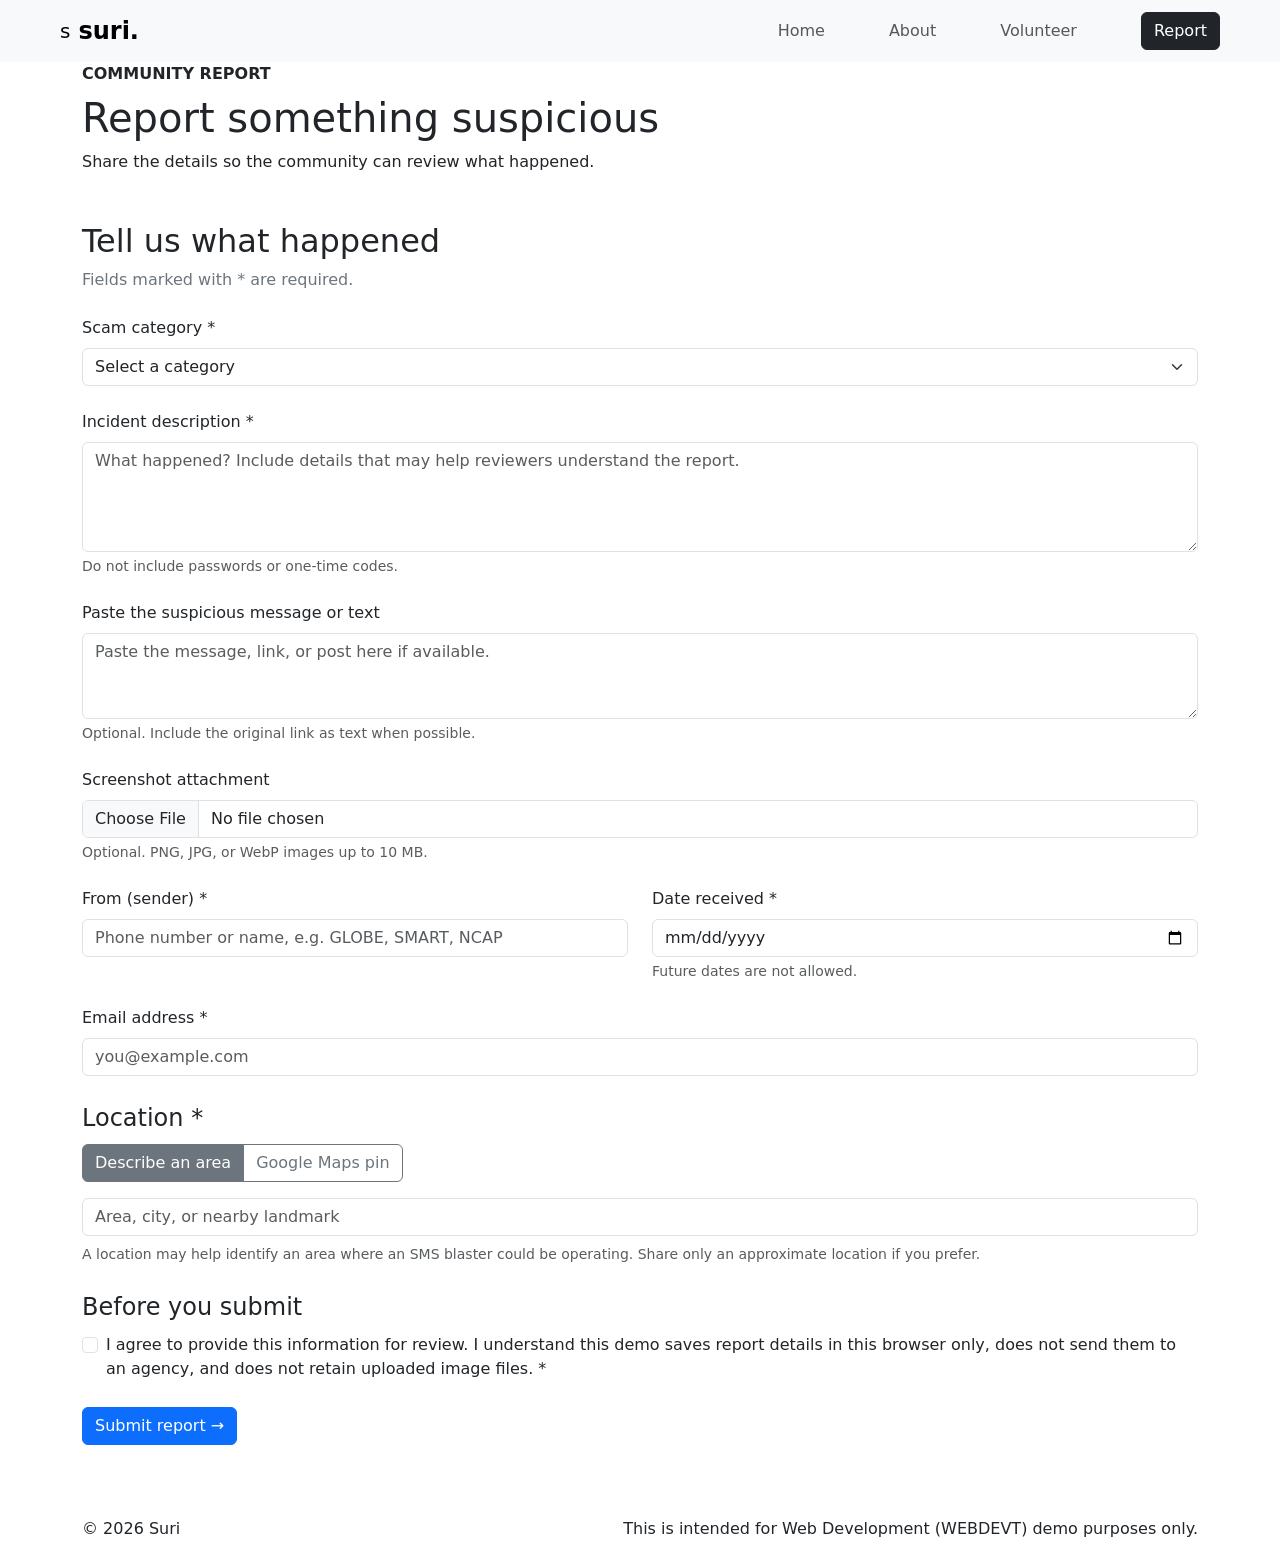
==== report.html @ 68a92396 "Skeletal Commits" ====
<!doctype html>
<html lang="en">
  <head>
    <meta charset="utf-8">
    <meta name="viewport" content="width=device-width, initial-scale=1">
    <meta name="theme-color" content="#f7f7f2">
    <meta name="description" content="Report a suspicious link, message, or online incident to the Suri community.">
    <title>Submit a Report | Suri</title>

    <!-- Shared Bootstrap styles keep this page consistent with the homepage. -->
    <link href="https://cdn.jsdelivr.net/npm/bootstrap@5.3.3/dist/css/bootstrap.min.css" rel="stylesheet" integrity="sha384-QWTKZyjpPEjISv5WaRU9OFeRpok6YctnYmDr5pNlyT2bRjXh0JMhjY6hW+ALEwIH" crossorigin="anonymous">
    <link rel="stylesheet" href="https://cdn.jsdelivr.net/npm/bootstrap-icons@1.11.3/font/bootstrap-icons.min.css">
    <link rel="preconnect" href="https://fonts.googleapis.com">
    <link rel="preconnect" href="https://fonts.gstatic.com" crossorigin>
    <link href="https://fonts.googleapis.com/css2?family=DM+Sans:wght@400;500;600;700&family=Space+Grotesk:wght@500;600;700&display=swap" rel="stylesheet">
    <link rel="stylesheet" href="styles/index.css">
    <link rel="stylesheet" href="styles/menu.css">
    <link rel="stylesheet" href="styles/report.css">
    <link rel="stylesheet" href="styles/footer.css">
    <script src="scripts/hero.js" defer></script>
    <script src="scripts/menu.js" defer></script>
    <script src="scripts/report.js" defer></script>
  </head>
  <body>
    <header class="navbar navbar-expand-md sticky-top bg-light px-3 px-lg-5">
      <div class="container-fluid">
        <a class="navbar-brand d-flex align-items-center gap-2 mb-0" href="index.html#home" aria-label="Suri home">
          <span class="brand-mark" aria-hidden="true">s</span>
          <span class="brand-name fs-4 fw-bold">suri<span class="brand-period">.</span></span>
        </a>

        <button class="navbar-toggler" type="button" aria-label="Open navigation menu" aria-expanded="false" aria-controls="site-navigation">
          <span class="navbar-toggler-icon" aria-hidden="true"></span>
        </button>

        <nav class="collapse navbar-collapse justify-content-md-end" id="site-navigation" aria-label="Main navigation">
          <div class="navbar-nav align-items-md-center gap-md-5">
            <a class="nav-link" href="index.html#home">Home</a>
            <a class="nav-link" href="index.html#how-it-works">About</a>
            <a class="nav-link" href="index.html#volunteer">Volunteer</a>
            <a class="btn btn-outline-dark ms-md-2 active" href="report.html" aria-current="page">Report</a>
          </div>
        </nav>
      </div>
    </header>

    <main>
      <section class="report-hero d-flex align-items-center" aria-labelledby="report-title">
        <div class="container">
          <p class="report-eyebrow text-uppercase fw-bold mb-2">Community report</p>
          <h1 class="report-hero-title mb-2" id="report-title">Report something suspicious</h1>
          <p class="report-hero-copy mb-0">Share the details so the community can review what happened.</p>
        </div>
      </section>

      <section class="report-form-section py-5" aria-labelledby="report-form-title">
        <div class="container">
          <div class="report-form-intro mb-4">
            <h2 class="report-form-title mb-2" id="report-form-title">Tell us what happened</h2>
            <p class="text-secondary mb-0">Fields marked with <span aria-hidden="true">*</span> are required.</p>
          </div>

          <form class="report-form bg-white" id="report-form" novalidate>
            <div class="row g-4">
              <div class="col-12">
                <label class="form-label" for="report-category">Scam category <span aria-hidden="true">*</span></label>
                <select class="form-select" id="report-category" name="category" required>
                  <option value="" selected disabled>Select a category</option>
                  <option value="phishing">Phishing</option>
                  <option value="qrishing">QRishing</option>
                  <option value="smishing">Smishing</option>
                  <option value="vishing">Vishing</option>
                  <option value="fake-shop">Fake online shop</option>
                  <option value="impersonation">Impersonation</option>
                  <option value="other">Other or unsure</option>
                </select>
                <div class="invalid-feedback">Choose the category that best fits, or select Other or unsure.</div>
              </div>

              <div class="col-12">
                <label class="form-label" for="incident-description">Incident description <span aria-hidden="true">*</span></label>
                <textarea class="form-control" id="incident-description" name="description" rows="4" placeholder="What happened? Include details that may help reviewers understand the report." required></textarea>
                <div class="form-text">Do not include passwords or one-time codes.</div>
                <div class="invalid-feedback">Describe the incident before submitting.</div>
              </div>

              <div class="col-12">
                <label class="form-label" for="suspicious-text">Paste the suspicious message or text</label>
                <textarea class="form-control" id="suspicious-text" name="suspicious-text" rows="3" placeholder="Paste the message, link, or post here if available."></textarea>
                <div class="form-text">Optional. Include the original link as text when possible.</div>
              </div>

              <div class="col-12">
                <label class="form-label" for="report-screenshot">Screenshot attachment</label>
                <input class="form-control" id="report-screenshot" name="screenshot" type="file" accept="image/png,image/jpeg,image/webp">
                <div class="form-text">Optional. PNG, JPG, or WebP images up to 10 MB.</div>
                <div class="invalid-feedback">Choose a supported image no larger than 10 MB.</div>
              </div>

              <div class="col-md-6">
                <label class="form-label" for="sender">From (sender) <span aria-hidden="true">*</span></label>
                <input class="form-control" id="sender" name="sender" type="text" placeholder="Phone number or name, e.g. GLOBE, SMART, NCAP" required>
                <div class="invalid-feedback">Enter the sender's name or number.</div>
              </div>
              <div class="col-md-6">
                <label class="form-label" for="date-received">Date received <span aria-hidden="true">*</span></label>
                <input class="form-control" id="date-received" name="date-received" type="date" required>
                <div class="form-text">Future dates are not allowed.</div>
                <div class="invalid-feedback">Choose today or an earlier date.</div>
              </div>

              <div class="col-12">
                <label class="form-label" for="email-address">Email address <span aria-hidden="true">*</span></label>
                <input class="form-control" id="email-address" name="email" type="email" autocomplete="email" placeholder="you@example.com" required>
                <div class="invalid-feedback">Enter a valid email address.</div>
              </div>

              <div class="col-12">
                <fieldset class="location-fieldset">
                  <legend class="form-label">Location <span aria-hidden="true">*</span></legend>
                  <div class="btn-group location-mode mb-3" role="group" aria-label="Choose how to enter the location">
                    <input class="btn-check" id="location-mode-text" name="location-mode" type="radio" value="text" checked>
                    <label class="btn btn-outline-secondary" for="location-mode-text">Describe an area</label>
                    <input class="btn-check" id="location-mode-map" name="location-mode" type="radio" value="map">
                    <label class="btn btn-outline-secondary" for="location-mode-map">Google Maps pin</label>
                  </div>

                  <div id="location-text-panel">
                    <label class="visually-hidden" for="location-text">Area, city, or nearby landmark</label>
                    <input class="form-control" id="location-text" name="location-text" type="text" placeholder="Area, city, or nearby landmark" required>
                    <div class="invalid-feedback">Enter an approximate location.</div>
                  </div>

                  <div id="location-map-panel" hidden>
                    <p class="form-text mt-0">Drop a pin in Google Maps, then paste its link or coordinates here.</p>
                    <a class="btn btn-outline-secondary btn-sm mb-3" href="https://www.google.com/maps" target="_blank" rel="noopener noreferrer">Open Google Maps <span aria-hidden="true">↗</span></a>
                    <label class="visually-hidden" for="location-map">Google Maps link or latitude and longitude</label>
                    <input class="form-control" id="location-map" name="location-map" type="text" placeholder="Google Maps link or 14.5995, 120.9842" disabled>
                    <div class="invalid-feedback">Enter a Google Maps link or valid coordinates.</div>
                  </div>

                  <div class="form-text mt-2">A location may help identify an area where an SMS blaster could be operating. Share only an approximate location if you prefer.</div>
                </fieldset>
              </div>

              <div class="col-12">
                <fieldset class="privacy-agreement">
                  <legend class="form-label">Before you submit</legend>
                  <div class="form-check">
                    <input class="form-check-input" id="privacy-consent" name="privacy-consent" type="checkbox" required>
                    <label class="form-check-label" for="privacy-consent">I agree to provide this information for review. I understand this demo saves report details in this browser only, does not send them to an agency, and does not retain uploaded image files. <span aria-hidden="true">*</span></label>
                    <div class="invalid-feedback">Consent is required to continue.</div>
                  </div>
                </fieldset>
              </div>

              <div class="col-12 d-flex flex-column flex-sm-row align-items-sm-center gap-3">
                <button class="btn btn-primary report-submit" type="submit">Submit report <span aria-hidden="true">→</span></button>
                <p class="report-form-status small mb-0" id="report-form-status" role="status" aria-live="polite" hidden></p>
              </div>
            </div>
          </form>
        </div>
      </section>
    </main>

    <footer class="site-footer py-4">
      <div class="container d-flex flex-column flex-sm-row justify-content-between align-items-sm-center gap-2">
        <p class="footer-copyright mb-0">&copy; 2026 Suri</p>
        <p class="footer-notice mb-0">This is intended for Web Development (WEBDEVT) demo purposes only.</p>
      </div>
    </footer>
  </body>
</html>
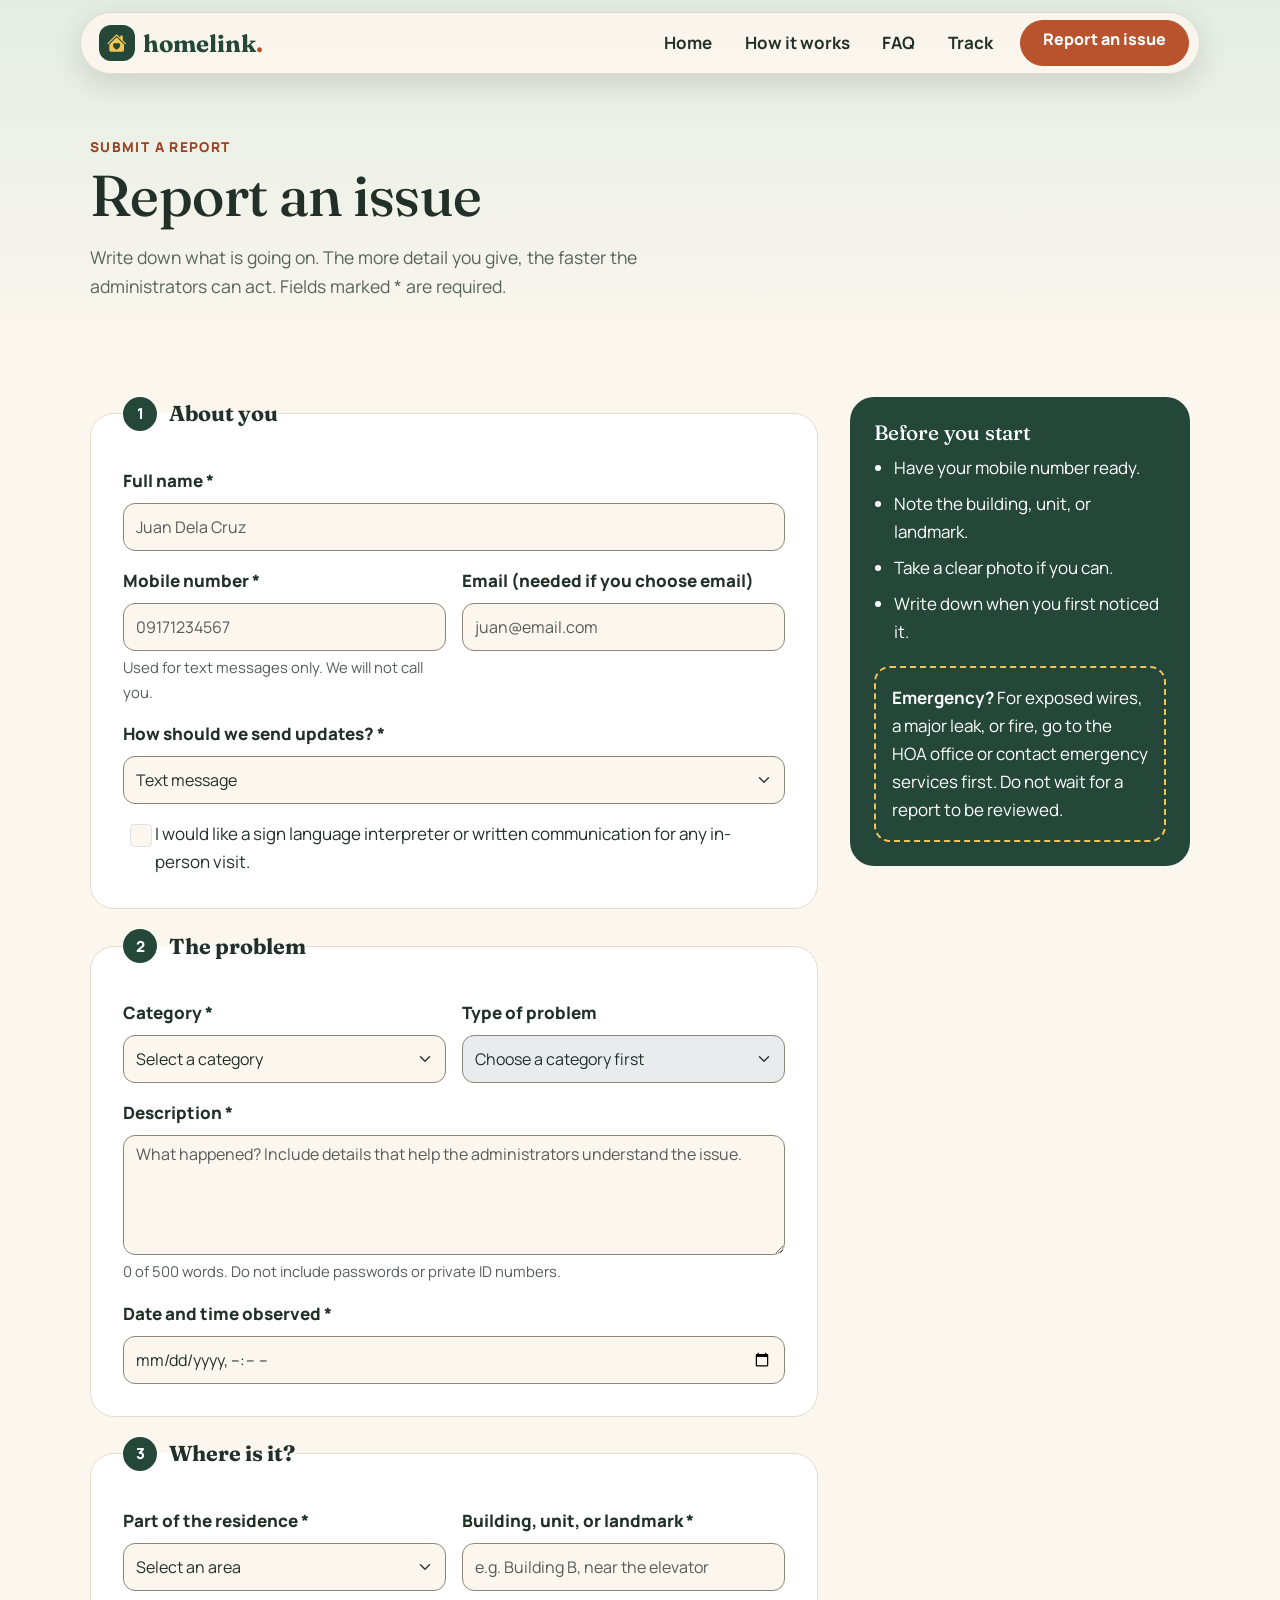
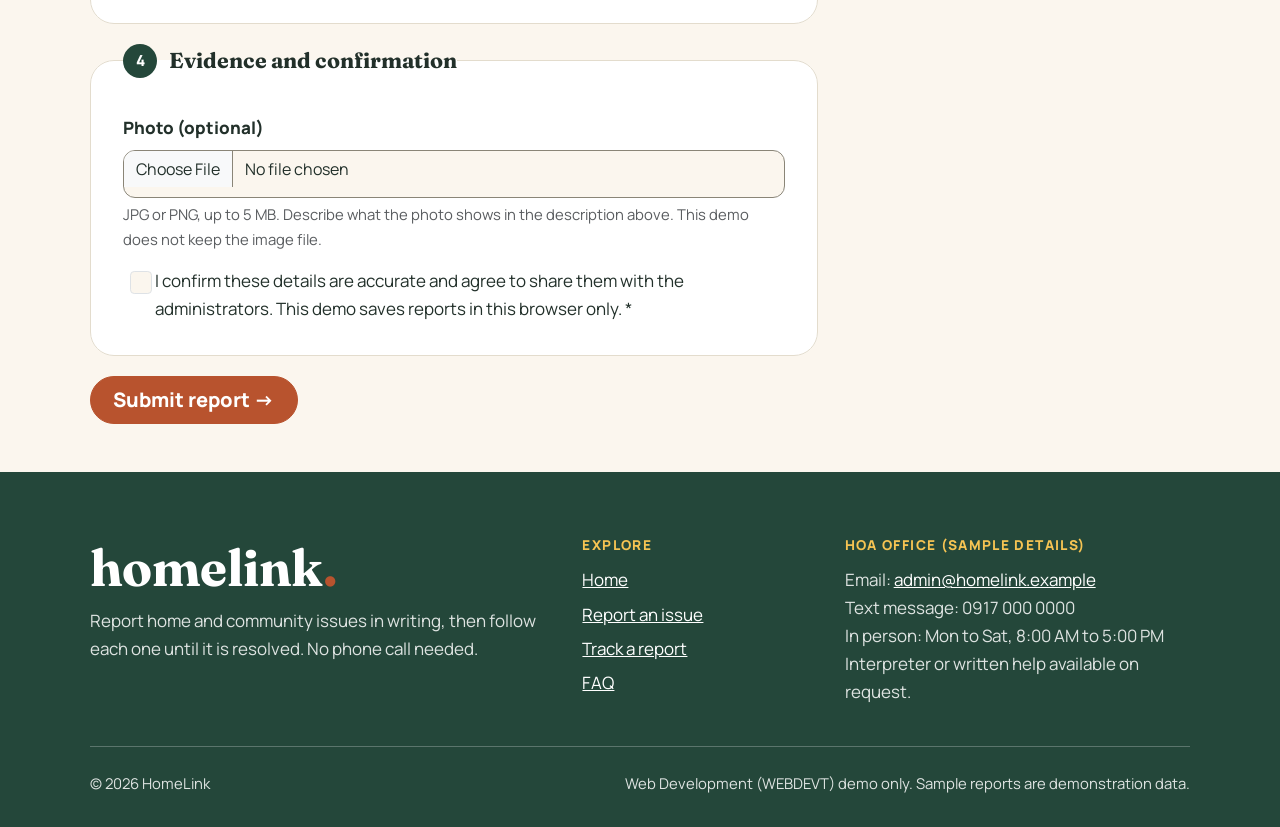
==== commit 4db4e940: "ERRR TEST COMMIT" ====
--- a/report.html
+++ b/report.html
@@ -1,174 +1,203 @@
 <!doctype html>
 <html lang="en">
-  <head>
+<head>
     <meta charset="utf-8">
     <meta name="viewport" content="width=device-width, initial-scale=1">
-    <meta name="theme-color" content="#f7f7f2">
-    <meta name="description" content="Report a suspicious link, message, or online incident to the Suri community.">
-    <title>Submit a Report | Suri</title>
-
-    <!-- Shared Bootstrap styles keep this page consistent with the homepage. -->
+    <meta name="theme-color" content="#24473a">
+    <meta name="description" content="Submit a maintenance, pest, documentation, or community concern to your residential administrators.">
+    <title>Report an issue | HomeLink</title>
+
     <link href="https://cdn.jsdelivr.net/npm/bootstrap@5.3.3/dist/css/bootstrap.min.css" rel="stylesheet" integrity="sha384-QWTKZyjpPEjISv5WaRU9OFeRpok6YctnYmDr5pNlyT2bRjXh0JMhjY6hW+ALEwIH" crossorigin="anonymous">
     <link rel="stylesheet" href="https://cdn.jsdelivr.net/npm/bootstrap-icons@1.11.3/font/bootstrap-icons.min.css">
     <link rel="preconnect" href="https://fonts.googleapis.com">
     <link rel="preconnect" href="https://fonts.gstatic.com" crossorigin>
-    <link href="https://fonts.googleapis.com/css2?family=DM+Sans:wght@400;500;600;700&family=Space+Grotesk:wght@500;600;700&display=swap" rel="stylesheet">
-    <link rel="stylesheet" href="styles/index.css">
-    <link rel="stylesheet" href="styles/menu.css">
+    <link href="https://fonts.googleapis.com/css2?family=Fraunces:ital,opsz,wght@0,9..144,600;0,9..144,700;1,9..144,600&family=Manrope:wght@400;500;600;700;800&display=swap" rel="stylesheet">
+    <link rel="stylesheet" href="styles/base.css">
     <link rel="stylesheet" href="styles/report.css">
-    <link rel="stylesheet" href="styles/footer.css">
-    <script src="scripts/hero.js" defer></script>
     <script src="scripts/menu.js" defer></script>
     <script src="scripts/report.js" defer></script>
-  </head>
-  <body>
-    <header class="navbar navbar-expand-md sticky-top bg-light px-3 px-lg-5">
-      <div class="container-fluid">
-        <a class="navbar-brand d-flex align-items-center gap-2 mb-0" href="index.html#home" aria-label="Suri home">
-          <span class="brand-mark" aria-hidden="true">s</span>
-          <span class="brand-name fs-4 fw-bold">suri<span class="brand-period">.</span></span>
-        </a>
-
-        <button class="navbar-toggler" type="button" aria-label="Open navigation menu" aria-expanded="false" aria-controls="site-navigation">
-          <span class="navbar-toggler-icon" aria-hidden="true"></span>
-        </button>
-
-        <nav class="collapse navbar-collapse justify-content-md-end" id="site-navigation" aria-label="Main navigation">
-          <div class="navbar-nav align-items-md-center gap-md-5">
-            <a class="nav-link" href="index.html#home">Home</a>
-            <a class="nav-link" href="index.html#how-it-works">About</a>
-            <a class="nav-link" href="index.html#volunteer">Volunteer</a>
-            <a class="btn btn-outline-dark ms-md-2 active" href="report.html" aria-current="page">Report</a>
-          </div>
+</head>
+<body>
+    <a class="skip-link" href="#main">Skip to main content</a>
+
+    <header class="site-header">
+        <nav class="navbar navbar-expand-md" aria-label="Main">
+            <a class="navbar-brand" href="index.html" aria-label="HomeLink home page">
+                <span class="brand-mark" aria-hidden="true"><i class="bi bi-house-heart-fill"></i></span>
+                <span class="brand-name">homelink<span class="brand-period">.</span></span>
+            </a>
+            <button class="navbar-toggler border-0" type="button" aria-label="Open navigation menu" aria-expanded="false" aria-controls="site-navigation">
+                <span class="navbar-toggler-icon" aria-hidden="true"></span>
+            </button>
+            <ul class="navbar-nav navbar-collapse collapse ms-md-auto justify-content-md-end align-items-md-center gap-md-1" id="site-navigation">
+                <li class="nav-item"><a class="nav-link" href="index.html">Home</a></li>
+                <li class="nav-item"><a class="nav-link" href="index.html#how-it-works">How it works</a></li>
+                <li class="nav-item"><a class="nav-link" href="faq.html">FAQ</a></li>
+                <li class="nav-item"><a class="nav-link" href="track.html">Track</a></li>
+                <li class="nav-item"><a class="btn btn-clay ms-md-2" href="report.html" aria-current="page">Report an issue</a></li>
+            </ul>
         </nav>
-      </div>
     </header>
 
-    <main>
-      <section class="report-hero d-flex align-items-center" aria-labelledby="report-title">
-        <div class="container">
-          <p class="report-eyebrow text-uppercase fw-bold mb-2">Community report</p>
-          <h1 class="report-hero-title mb-2" id="report-title">Report something suspicious</h1>
-          <p class="report-hero-copy mb-0">Share the details so the community can review what happened.</p>
-        </div>
-      </section>
-
-      <section class="report-form-section py-5" aria-labelledby="report-form-title">
-        <div class="container">
-          <div class="report-form-intro mb-4">
-            <h2 class="report-form-title mb-2" id="report-form-title">Tell us what happened</h2>
-            <p class="text-secondary mb-0">Fields marked with <span aria-hidden="true">*</span> are required.</p>
-          </div>
-
-          <form class="report-form bg-white" id="report-form" novalidate>
-            <div class="row g-4">
-              <div class="col-12">
-                <label class="form-label" for="report-category">Scam category <span aria-hidden="true">*</span></label>
-                <select class="form-select" id="report-category" name="category" required>
-                  <option value="" selected disabled>Select a category</option>
-                  <option value="phishing">Phishing</option>
-                  <option value="qrishing">QRishing</option>
-                  <option value="smishing">Smishing</option>
-                  <option value="vishing">Vishing</option>
-                  <option value="fake-shop">Fake online shop</option>
-                  <option value="impersonation">Impersonation</option>
-                  <option value="other">Other or unsure</option>
-                </select>
-                <div class="invalid-feedback">Choose the category that best fits, or select Other or unsure.</div>
-              </div>
-
-              <div class="col-12">
-                <label class="form-label" for="incident-description">Incident description <span aria-hidden="true">*</span></label>
-                <textarea class="form-control" id="incident-description" name="description" rows="4" placeholder="What happened? Include details that may help reviewers understand the report." required></textarea>
-                <div class="form-text">Do not include passwords or one-time codes.</div>
-                <div class="invalid-feedback">Describe the incident before submitting.</div>
-              </div>
-
-              <div class="col-12">
-                <label class="form-label" for="suspicious-text">Paste the suspicious message or text</label>
-                <textarea class="form-control" id="suspicious-text" name="suspicious-text" rows="3" placeholder="Paste the message, link, or post here if available."></textarea>
-                <div class="form-text">Optional. Include the original link as text when possible.</div>
-              </div>
-
-              <div class="col-12">
-                <label class="form-label" for="report-screenshot">Screenshot attachment</label>
-                <input class="form-control" id="report-screenshot" name="screenshot" type="file" accept="image/png,image/jpeg,image/webp">
-                <div class="form-text">Optional. PNG, JPG, or WebP images up to 10 MB.</div>
-                <div class="invalid-feedback">Choose a supported image no larger than 10 MB.</div>
-              </div>
-
-              <div class="col-md-6">
-                <label class="form-label" for="sender">From (sender) <span aria-hidden="true">*</span></label>
-                <input class="form-control" id="sender" name="sender" type="text" placeholder="Phone number or name, e.g. GLOBE, SMART, NCAP" required>
-                <div class="invalid-feedback">Enter the sender's name or number.</div>
-              </div>
-              <div class="col-md-6">
-                <label class="form-label" for="date-received">Date received <span aria-hidden="true">*</span></label>
-                <input class="form-control" id="date-received" name="date-received" type="date" required>
-                <div class="form-text">Future dates are not allowed.</div>
-                <div class="invalid-feedback">Choose today or an earlier date.</div>
-              </div>
-
-              <div class="col-12">
-                <label class="form-label" for="email-address">Email address <span aria-hidden="true">*</span></label>
-                <input class="form-control" id="email-address" name="email" type="email" autocomplete="email" placeholder="you@example.com" required>
-                <div class="invalid-feedback">Enter a valid email address.</div>
-              </div>
-
-              <div class="col-12">
-                <fieldset class="location-fieldset">
-                  <legend class="form-label">Location <span aria-hidden="true">*</span></legend>
-                  <div class="btn-group location-mode mb-3" role="group" aria-label="Choose how to enter the location">
-                    <input class="btn-check" id="location-mode-text" name="location-mode" type="radio" value="text" checked>
-                    <label class="btn btn-outline-secondary" for="location-mode-text">Describe an area</label>
-                    <input class="btn-check" id="location-mode-map" name="location-mode" type="radio" value="map">
-                    <label class="btn btn-outline-secondary" for="location-mode-map">Google Maps pin</label>
-                  </div>
-
-                  <div id="location-text-panel">
-                    <label class="visually-hidden" for="location-text">Area, city, or nearby landmark</label>
-                    <input class="form-control" id="location-text" name="location-text" type="text" placeholder="Area, city, or nearby landmark" required>
-                    <div class="invalid-feedback">Enter an approximate location.</div>
-                  </div>
-
-                  <div id="location-map-panel" hidden>
-                    <p class="form-text mt-0">Drop a pin in Google Maps, then paste its link or coordinates here.</p>
-                    <a class="btn btn-outline-secondary btn-sm mb-3" href="https://www.google.com/maps" target="_blank" rel="noopener noreferrer">Open Google Maps <span aria-hidden="true">↗</span></a>
-                    <label class="visually-hidden" for="location-map">Google Maps link or latitude and longitude</label>
-                    <input class="form-control" id="location-map" name="location-map" type="text" placeholder="Google Maps link or 14.5995, 120.9842" disabled>
-                    <div class="invalid-feedback">Enter a Google Maps link or valid coordinates.</div>
-                  </div>
-
-                  <div class="form-text mt-2">A location may help identify an area where an SMS blaster could be operating. Share only an approximate location if you prefer.</div>
-                </fieldset>
-              </div>
-
-              <div class="col-12">
-                <fieldset class="privacy-agreement">
-                  <legend class="form-label">Before you submit</legend>
-                  <div class="form-check">
-                    <input class="form-check-input" id="privacy-consent" name="privacy-consent" type="checkbox" required>
-                    <label class="form-check-label" for="privacy-consent">I agree to provide this information for review. I understand this demo saves report details in this browser only, does not send them to an agency, and does not retain uploaded image files. <span aria-hidden="true">*</span></label>
-                    <div class="invalid-feedback">Consent is required to continue.</div>
-                  </div>
-                </fieldset>
-              </div>
-
-              <div class="col-12 d-flex flex-column flex-sm-row align-items-sm-center gap-3">
-                <button class="btn btn-primary report-submit" type="submit">Submit report <span aria-hidden="true">→</span></button>
-                <p class="report-form-status small mb-0" id="report-form-status" role="status" aria-live="polite" hidden></p>
-              </div>
-            </div>
-          </form>
-        </div>
-      </section>
+    <main id="main">
+        <header class="page-band">
+            <p class="page-kicker">Submit a report</p>
+            <h1 class="page-title" id="report-title">Report an issue</h1>
+            <p class="page-copy">Write down what is going on. The more detail you give, the faster the administrators can act. Fields marked * are required.</p>
+        </header>
+
+        <section class="wrap report-layout" aria-labelledby="report-title">
+            <form id="report-form" aria-labelledby="report-title" novalidate>
+
+                <fieldset class="form-card">
+                    <legend data-step="1">About you</legend>
+                    <p class="field full">
+                        <label class="form-label" for="reporter-name">Full name <span aria-hidden="true">*</span></label>
+                        <input class="form-control" id="reporter-name" name="name" type="text" autocomplete="name" placeholder="Juan Dela Cruz" required>
+                        <span class="invalid-feedback">Enter your full name.</span>
+                    </p>
+                    <p class="field">
+                        <label class="form-label" for="contact-number">Mobile number <span aria-hidden="true">*</span></label>
+                        <input class="form-control" id="contact-number" name="contact" type="tel" inputmode="tel" autocomplete="tel" placeholder="09171234567" required>
+                        <small class="form-text">Used for text messages only. We will not call you.</small>
+                        <span class="invalid-feedback">Enter a Philippine mobile number, like 09171234567.</span>
+                    </p>
+                    <p class="field">
+                        <label class="form-label" for="email-address">Email (needed if you choose email)</label>
+                        <input class="form-control" id="email-address" name="email" type="email" autocomplete="email" placeholder="juan@email.com">
+                        <span class="invalid-feedback">Enter an email like name@example.com. It is required when you choose email updates.</span>
+                    </p>
+                    <p class="field full">
+                        <label class="form-label" for="contact-method">How should we send updates? <span aria-hidden="true">*</span></label>
+                        <select class="form-select" id="contact-method" name="contactMethod" required>
+                            <option>Text message</option>
+                            <option>Email</option>
+                            <option>Visit the HOA office</option>
+                        </select>
+                    </p>
+                    <p class="field full form-check">
+                        <input class="form-check-input" id="interpreter" name="interpreter" type="checkbox">
+                        <label class="form-check-label" for="interpreter">I would like a sign language interpreter or written communication for any in-person visit.</label>
+                    </p>
+                </fieldset>
+
+                <fieldset class="form-card">
+                    <legend data-step="2">The problem</legend>
+                    <p class="field">
+                        <label class="form-label" for="report-category">Category <span aria-hidden="true">*</span></label>
+                        <select class="form-select" id="report-category" name="category" required>
+                            <option value="" selected disabled>Select a category</option>
+                            <option>Maintenance</option>
+                            <option>Pests</option>
+                            <option>Documentation</option>
+                            <option>Community members</option>
+                        </select>
+                        <span class="invalid-feedback">Choose the category that best fits this issue.</span>
+                    </p>
+                    <p class="field">
+                        <label class="form-label" for="report-detail">Type of problem</label>
+                        <select class="form-select" id="report-detail" name="detail" disabled>
+                            <option value="">Choose a category first</option>
+                        </select>
+                    </p>
+                    <p class="field full">
+                        <label class="form-label" for="incident-description">Description <span aria-hidden="true">*</span></label>
+                        <textarea class="form-control" id="incident-description" name="description" rows="4" placeholder="What happened? Include details that help the administrators understand the issue." required aria-describedby="word-count"></textarea>
+                        <small class="form-text" id="word-count">0 of 500 words. Do not include passwords or private ID numbers.</small>
+                        <span class="invalid-feedback">Describe the problem in 500 words or fewer.</span>
+                    </p>
+                    <p class="field full">
+                        <label class="form-label" for="date-observed">Date and time observed <span aria-hidden="true">*</span></label>
+                        <input class="form-control" id="date-observed" name="observed" type="datetime-local" required>
+                        <span class="invalid-feedback">Choose when you noticed the problem. It cannot be in the future.</span>
+                    </p>
+                </fieldset>
+
+                <fieldset class="form-card">
+                    <legend data-step="3">Where is it?</legend>
+                    <p class="field">
+                        <label class="form-label" for="residence-area">Part of the residence <span aria-hidden="true">*</span></label>
+                        <select class="form-select" id="residence-area" name="area" required>
+                            <option value="" selected disabled>Select an area</option>
+                            <option>Unit / room</option>
+                            <option>Hallway</option>
+                            <option>Lobby</option>
+                            <option>Parking</option>
+                            <option>Garden / playground</option>
+                            <option>Gate / security post</option>
+                            <option>Other common area</option>
+                        </select>
+                        <span class="invalid-feedback">Choose which part of the residence this is in.</span>
+                    </p>
+                    <p class="field">
+                        <label class="form-label" for="location-text">Building, unit, or landmark <span aria-hidden="true">*</span></label>
+                        <input class="form-control" id="location-text" name="location" type="text" placeholder="e.g. Building B, near the elevator" required>
+                        <span class="invalid-feedback">Enter the building, unit, or landmark of the issue.</span>
+                    </p>
+                </fieldset>
+
+                <fieldset class="form-card">
+                    <legend data-step="4">Evidence and confirmation</legend>
+                    <p class="field full">
+                        <label class="form-label" for="report-photo">Photo (optional)</label>
+                        <input class="form-control" id="report-photo" name="photo" type="file" accept="image/png,image/jpeg">
+                        <small class="form-text">JPG or PNG, up to 5 MB. Describe what the photo shows in the description above. This demo does not keep the image file.</small>
+                        <span class="invalid-feedback">Choose a JPG or PNG image no larger than 5 MB.</span>
+                    </p>
+                    <p class="field full form-check">
+                        <input class="form-check-input" id="privacy-consent" name="privacy-consent" type="checkbox" required>
+                        <label class="form-check-label" for="privacy-consent">I confirm these details are accurate and agree to share them with the administrators. This demo saves reports in this browser only. <span aria-hidden="true">*</span></label>
+                        <span class="invalid-feedback">Please tick the box to confirm your report.</span>
+                    </p>
+                </fieldset>
+
+                <p class="form-actions">
+                    <button class="btn btn-clay btn-lg" type="submit">Submit report <span aria-hidden="true">→</span></button>
+                    <span class="report-form-status" id="report-form-status" role="status" hidden></span>
+                </p>
+            </form>
+
+            <aside class="tips" aria-labelledby="tips-title">
+                <h2 id="tips-title">Before you start</h2>
+                <ul>
+                    <li>Have your mobile number ready.</li>
+                    <li>Note the building, unit, or landmark.</li>
+                    <li>Take a clear photo if you can.</li>
+                    <li>Write down when you first noticed it.</li>
+                </ul>
+                <p class="side-note"><strong>Emergency?</strong> For exposed wires, a major leak, or fire, go to the HOA office or contact emergency services first. Do not wait for a report to be reviewed.</p>
+            </aside>
+        </section>
     </main>
 
-    <footer class="site-footer py-4">
-      <div class="container d-flex flex-column flex-sm-row justify-content-between align-items-sm-center gap-2">
-        <p class="footer-copyright mb-0">&copy; 2026 Suri</p>
-        <p class="footer-notice mb-0">This is intended for Web Development (WEBDEVT) demo purposes only.</p>
-      </div>
+    <footer class="site-footer">
+        <section aria-labelledby="footer-about">
+            <h2 class="visually-hidden" id="footer-about">About HomeLink</h2>
+            <p class="footer-wordmark">homelink<span class="brand-period">.</span></p>
+            <p>Report home and community issues in writing, then follow each one until it is resolved. No phone call needed.</p>
+        </section>
+        <nav aria-labelledby="footer-explore">
+            <h2 class="footer-heading" id="footer-explore">Explore</h2>
+            <ul>
+                <li><a href="index.html">Home</a></li>
+                <li><a href="report.html">Report an issue</a></li>
+                <li><a href="track.html">Track a report</a></li>
+                <li><a href="faq.html">FAQ</a></li>
+            </ul>
+        </nav>
+        <section aria-labelledby="footer-contact">
+            <h2 class="footer-heading" id="footer-contact">HOA office (sample details)</h2>
+            <address>
+                Email: <a href="mailto:admin@homelink.example">admin@homelink.example</a><br>
+                Text message: 0917 000 0000<br>
+                In person: Mon to Sat, <time datetime="08:00">8:00 AM</time> to <time datetime="17:00">5:00 PM</time><br>
+                Interpreter or written help available on request.
+            </address>
+        </section>
+        <p class="footer-legal">
+            <small>&copy; 2026 HomeLink</small>
+            <small>Web Development (WEBDEVT) demo only. Sample reports are demonstration data.</small>
+        </p>
     </footer>
-  </body>
-</html>+</body>
+</html>
--- a/styles/base.css
+++ b/styles/base.css
@@ -0,0 +1,86 @@
+:root {
+  --forest: #24473a;
+  --sage: #e4ede4;
+  --sage-2: #c5d8c9;
+  --cream: #fbf6ee;
+  --clay: #b8532e;
+  --clay-dark: #98421f;
+  --sun: #f6c453;
+  --ink: #22302a;
+  --muted: #55645c;
+  --line: #e3dccd;
+  --display-font: "Fraunces", Georgia, serif;
+  --bs-body-font-family: "Manrope", system-ui, sans-serif;
+  --bs-body-color: var(--ink);
+  --bs-body-bg: var(--cream);
+}
+
+[hidden] { display: none !important; }
+html { scroll-behavior: smooth; }
+body { font-size: 1.0625rem; line-height: 1.65; }
+h1, h2, h3, h4 { font-family: var(--display-font); letter-spacing: -0.01em; }
+a { color: var(--clay-dark); }
+:focus-visible { outline: 3px solid var(--sun); outline-offset: 2px; }
+ul, ol { padding-left: 0; list-style: none; }
+
+.skip-link { position: absolute; z-index: 200; top: -5rem; left: 1rem; padding: 0.75rem 1.25rem; border-radius: 999px; background: var(--forest); color: #fff; font-weight: 800; }
+.skip-link:focus { top: 1rem; color: #fff; }
+
+.wrap { width: min(1100px, calc(100% - 2rem)); margin-inline: auto; padding-block: 3rem; }
+
+.site-header { position: sticky; top: 0; z-index: 100; height: 0; }
+.site-header .navbar {
+  position: absolute; top: 12px; left: 50%; transform: translateX(-50%);
+  width: min(1120px, calc(100% - 24px)); padding: 0.45rem 0.6rem 0.45rem 1.1rem;
+  border: 1px solid rgb(36 71 58 / 14%); border-radius: 999px;
+  background: rgb(251 246 238 / 92%); backdrop-filter: blur(12px);
+  box-shadow: 0 10px 30px rgb(20 30 25 / 14%);
+}
+.navbar-brand { display: flex; align-items: center; gap: 0.5rem; margin: 0 0.75rem 0 0; padding: 0; text-decoration: none; }
+.brand-mark { display: grid; width: 36px; aspect-ratio: 1; place-items: center; border-radius: 12px; background: var(--forest); color: var(--sun); }
+.brand-name { color: var(--forest); font: 700 1.5rem var(--display-font); }
+.brand-period { color: var(--clay); }
+.nav-link { border-radius: 999px; padding: 0.5rem 0.9rem !important; color: var(--ink); font-weight: 700; }
+.nav-link:hover { background: var(--sage); }
+.nav-link[aria-current="page"] { background: var(--sage); color: var(--forest); text-decoration: underline; text-underline-offset: 6px; }
+@media (max-width: 767.98px) {
+  .site-header .navbar { border-radius: 26px; }
+  .navbar-nav { padding: 0.5rem 0 0.75rem; }
+  .navbar-nav .btn { margin-top: 0.5rem; }
+}
+
+.btn { min-height: 46px; border-radius: 999px; padding-inline: 1.4rem; font-weight: 800; }
+.btn-clay { --bs-btn-color: #fff; --bs-btn-bg: var(--clay); --bs-btn-border-color: var(--clay); --bs-btn-hover-color: #fff; --bs-btn-hover-bg: var(--clay-dark); --bs-btn-hover-border-color: var(--clay-dark); }
+.btn-forest { --bs-btn-color: #fff; --bs-btn-bg: var(--forest); --bs-btn-border-color: var(--forest); --bs-btn-hover-color: #fff; --bs-btn-hover-bg: #183228; --bs-btn-hover-border-color: #183228; }
+.btn-ghost { --bs-btn-color: #fff; --bs-btn-border-color: rgb(255 255 255 / 80%); --bs-btn-hover-color: var(--forest); --bs-btn-hover-bg: #fff; --bs-btn-hover-border-color: #fff; }
+
+.pill, .track-status { display: inline-block; padding: 0.3rem 0.85rem; border-radius: 999px; background: var(--sage); color: var(--forest); font-size: 0.85rem; font-weight: 800; }
+.pill::before, .track-status::before { content: "○ "; }
+.is-verdict::before { content: "✓ "; }
+.is-warn::before { content: "! "; }
+.is-bad::before { content: "✕ "; }
+.is-warn { background: #fff0cf; color: #6d4a07; }
+.is-bad { background: #fbe3dc; color: #8a2a1a; }
+.is-verdict { background: #d6ecd9; color: #17502b; }
+
+.page-band { padding: 8.5rem max(1rem, calc((100% - 1100px) / 2)) 3rem; background: linear-gradient(180deg, var(--sage), var(--cream)); }
+.page-kicker { margin: 0 0 0.5rem; color: var(--clay-dark); font-size: 0.85rem; font-weight: 800; letter-spacing: 0.1em; text-transform: uppercase; }
+.page-title { margin-bottom: 1rem; font-size: clamp(2.2rem, 5vw, 3.6rem); line-height: 1.05; }
+.page-copy { max-width: 580px; margin: 0; color: var(--muted); font-size: 1.1rem; }
+
+.form-control, .form-select { min-height: 48px; border-radius: 12px; border-color: #8a8577; }
+textarea.form-control { min-height: 120px; }
+.form-label { font-weight: 800; }
+.invalid-feedback { font-weight: 700; font-size: 0.95rem; }
+.invalid-feedback::before { content: "⚠ "; }
+
+.site-footer { display: grid; grid-template-columns: 2fr 1fr 1.5fr; gap: 2rem; padding: 4rem max(1rem, calc((100% - 1100px) / 2)) 2rem; background: var(--forest); color: rgb(255 255 255 / 85%); }
+.site-footer a { color: #fff; }
+.footer-wordmark { margin: 0 0 0.5rem; color: #fff; font: 700 clamp(2rem, 6vw, 3.2rem) var(--display-font); }
+.footer-heading { margin-bottom: 0.75rem; color: var(--sun); font: 800 0.85rem var(--bs-body-font-family); letter-spacing: 0.1em; text-transform: uppercase; }
+.site-footer li + li { margin-top: 0.4rem; }
+.site-footer address { margin: 0; }
+.footer-legal { display: flex; flex-wrap: wrap; justify-content: space-between; gap: 0.5rem; grid-column: 1 / -1; margin: 0; padding-top: 1.5rem; border-top: 1px solid rgb(255 255 255 / 25%); }
+@media (max-width: 767.98px) { .site-footer { grid-template-columns: 1fr; } }
+
+@media (prefers-reduced-motion: reduce) { html { scroll-behavior: auto; } * { transition: none !important; animation: none !important; } }
--- a/styles/report.css
+++ b/styles/report.css
@@ -0,0 +1,21 @@
+.report-layout { display: grid; grid-template-columns: 1fr 340px; gap: 2rem; align-items: start; }
+.form-card { display: grid; grid-template-columns: 1fr 1fr; gap: 1rem; min-width: 0; margin-bottom: 1.25rem; padding: clamp(1.25rem, 3vw, 2rem); border: 1px solid var(--line); border-radius: 24px; background: #fff; }
+.form-card legend { display: flex; align-items: center; gap: 0.75rem; grid-column: 1 / -1; float: none; width: auto; margin-bottom: 0.25rem; font: 700 1.35rem var(--display-font); }
+.form-card legend::before { display: grid; width: 34px; aspect-ratio: 1; place-items: center; border-radius: 50%; background: var(--forest); color: #fff; font: 800 0.95rem var(--bs-body-font-family); content: attr(data-step); }
+.field { margin: 0; }
+.field.full { grid-column: 1 / -1; }
+.field .form-text { display: block; }
+.form-check.field { padding-left: 2rem; }
+.form-check-input { width: 1.4rem; height: 1.4rem; margin-left: -2rem; }
+.form-actions { display: flex; flex-wrap: wrap; align-items: center; gap: 1rem; margin: 0; }
+.report-form-status { margin: 0; color: var(--clay-dark); font-weight: 800; }
+.report-form-status::before { content: "⚠ "; }
+
+.tips { position: sticky; top: 100px; padding: 1.5rem; border-radius: 24px; background: var(--forest); color: #fff; }
+.tips h2 { font-size: 1.3rem; }
+.tips ul { margin: 0 0 1.25rem; list-style: disc; padding-left: 1.25rem; }
+.tips li { margin-bottom: 0.5rem; }
+.tips .side-note { margin: 0; padding: 1rem; border: 2px dashed var(--sun); border-radius: 16px; }
+
+@media (max-width: 991.98px) { .report-layout { grid-template-columns: 1fr; } .tips { position: static; } }
+@media (max-width: 575.98px) { .form-card { grid-template-columns: 1fr; } }
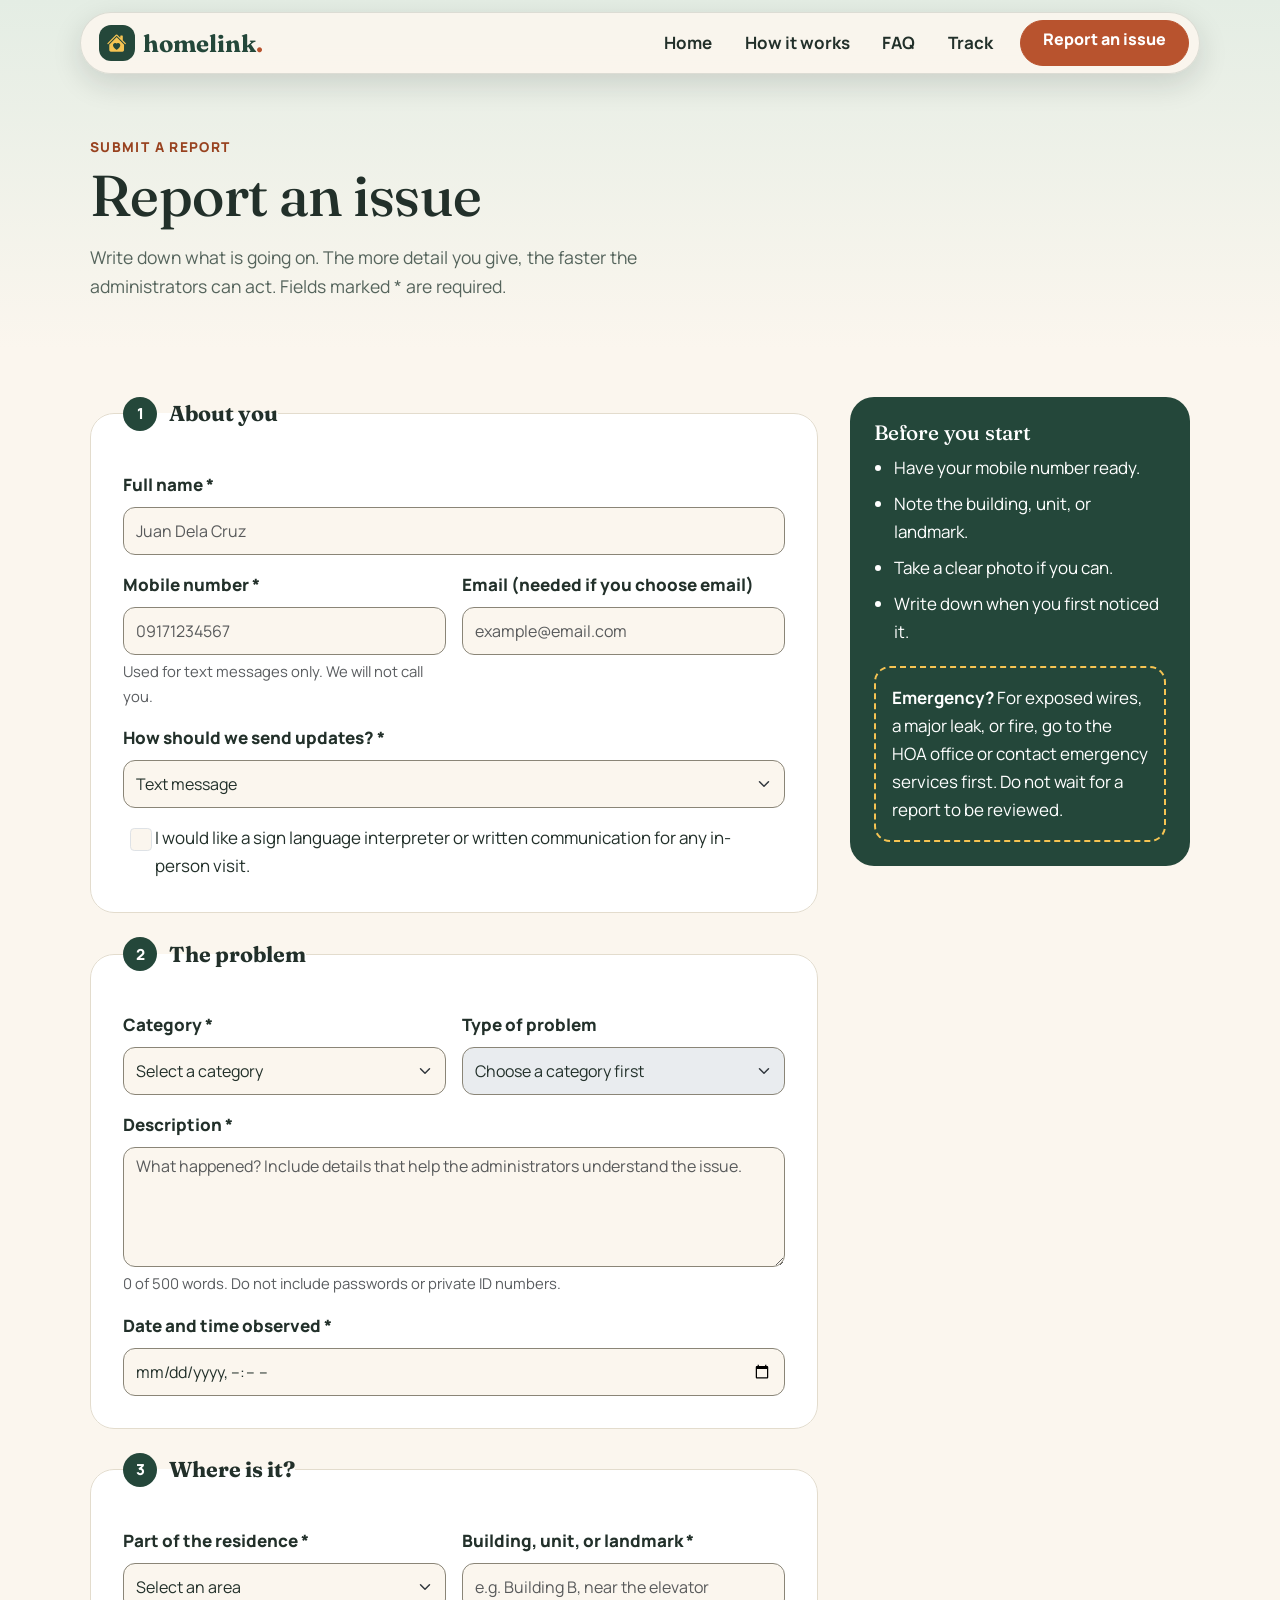
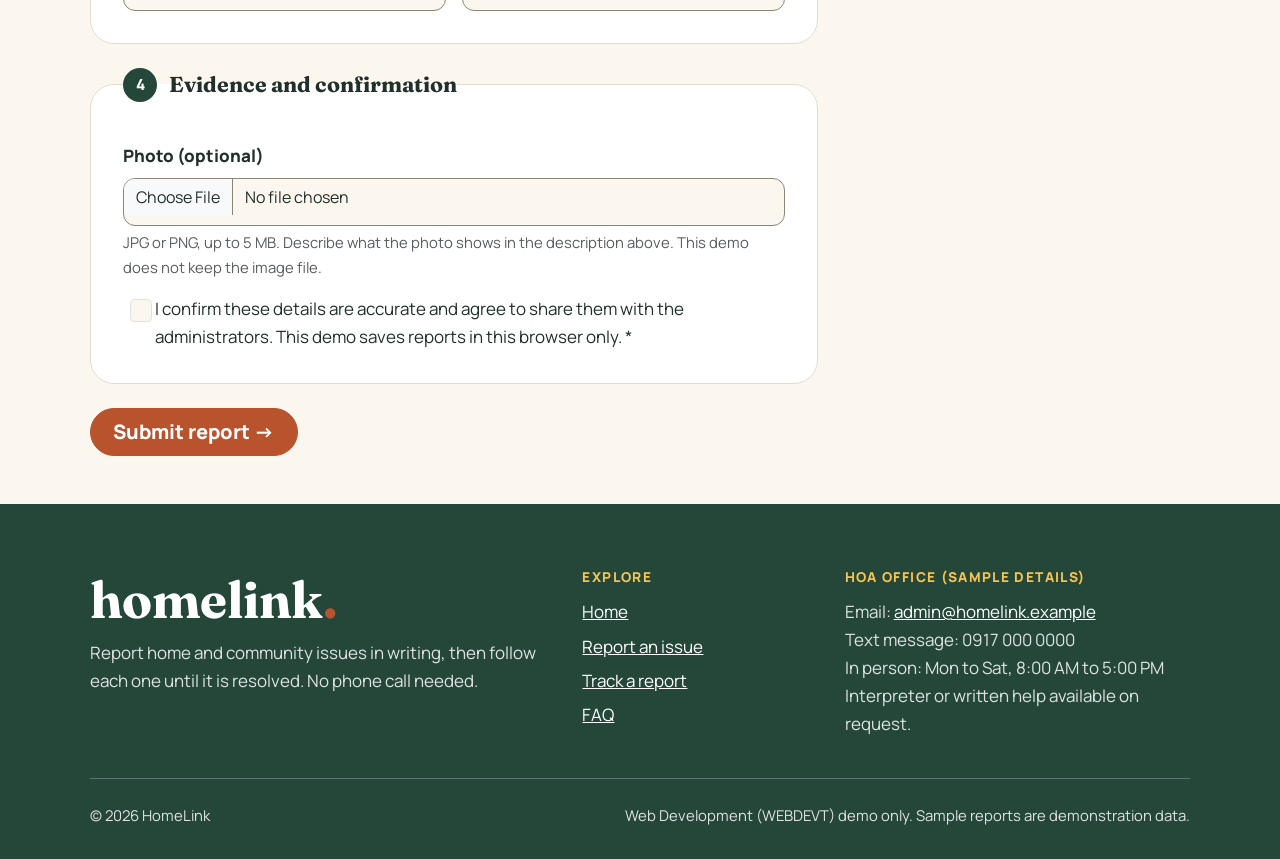
==== commit 89816f92: "Added correct validations for name, page, email field on report page" ====
--- a/report.html
+++ b/report.html
@@ -47,25 +47,46 @@
         </header>
 
         <section class="wrap report-layout" aria-labelledby="report-title">
-            <form id="report-form" aria-labelledby="report-title" novalidate>
+            <form id="report-form" aria-labelledby="report-title">
 
                 <fieldset class="form-card">
                     <legend data-step="1">About you</legend>
                     <p class="field full">
                         <label class="form-label" for="reporter-name">Full name <span aria-hidden="true">*</span></label>
-                        <input class="form-control" id="reporter-name" name="name" type="text" autocomplete="name" placeholder="Juan Dela Cruz" required>
-                        <span class="invalid-feedback">Enter your full name.</span>
+                        <input class="form-control" id="reporter-name" name="name" type="text" pattern="[A-Za-zÀ-ÿ]+(?:(?: |'|-)[A-Za-zÀ-ÿ]+)*" autocomplete="name" placeholder="Juan Dela Cruz" required>
+                        <span class="invalid-feedback">Please enter a valid name without numbers or special characters.</span>
                     </p>
                     <p class="field">
                         <label class="form-label" for="contact-number">Mobile number <span aria-hidden="true">*</span></label>
-                        <input class="form-control" id="contact-number" name="contact" type="tel" inputmode="tel" autocomplete="tel" placeholder="09171234567" required>
+
+                        <input
+                                class="form-control"
+                                id="contact-number"
+                                name="contact"
+                                type="tel"
+                                pattern="(09|\\+639)[0-9]{9}"
+                                inputmode="tel"
+                                autocomplete="tel"
+                                placeholder="09171234567"
+                                required
+                        >
+
                         <small class="form-text">Used for text messages only. We will not call you.</small>
-                        <span class="invalid-feedback">Enter a Philippine mobile number, like 09171234567.</span>
+                        <span class="invalid-feedback">Please enter a valid 11-digit mobile number starting with 09.</span>
                     </p>
                     <p class="field">
                         <label class="form-label" for="email-address">Email (needed if you choose email)</label>
-                        <input class="form-control" id="email-address" name="email" type="email" autocomplete="email" placeholder="juan@email.com">
-                        <span class="invalid-feedback">Enter an email like name@example.com. It is required when you choose email updates.</span>
+                        <input
+                                class="form-control"
+                                id="email-address"
+                                name="email"
+                                type="email"
+                                autocomplete="email"
+                                placeholder="example@email.com"
+                        >
+                        <span class="invalid-feedback">
+                                Please enter a valid email address.
+                        </span>
                     </p>
                     <p class="field full">
                         <label class="form-label" for="contact-method">How should we send updates? <span aria-hidden="true">*</span></label>
--- a/styles/base.css
+++ b/styles/base.css
@@ -1,3 +1,9 @@
+
+/*
+   ROOT VARIABLES
+   Main colors and fonts used throughout the website
+*/
+
 :root {
   --forest: #24473a;
   --sage: #e4ede4;
@@ -9,78 +15,429 @@
   --ink: #22302a;
   --muted: #55645c;
   --line: #e3dccd;
+
   --display-font: "Fraunces", Georgia, serif;
   --bs-body-font-family: "Manrope", system-ui, sans-serif;
+
   --bs-body-color: var(--ink);
   --bs-body-bg: var(--cream);
 }
 
-[hidden] { display: none !important; }
-html { scroll-behavior: smooth; }
-body { font-size: 1.0625rem; line-height: 1.65; }
-h1, h2, h3, h4 { font-family: var(--display-font); letter-spacing: -0.01em; }
-a { color: var(--clay-dark); }
-:focus-visible { outline: 3px solid var(--sun); outline-offset: 2px; }
-ul, ol { padding-left: 0; list-style: none; }
-
-.skip-link { position: absolute; z-index: 200; top: -5rem; left: 1rem; padding: 0.75rem 1.25rem; border-radius: 999px; background: var(--forest); color: #fff; font-weight: 800; }
-.skip-link:focus { top: 1rem; color: #fff; }
-
-.wrap { width: min(1100px, calc(100% - 2rem)); margin-inline: auto; padding-block: 3rem; }
-
-.site-header { position: sticky; top: 0; z-index: 100; height: 0; }
+
+/*
+   GENERAL STYLES
+*/
+
+[hidden] {
+  display: none !important;
+}
+
+html {
+  scroll-behavior: smooth;
+}
+
+body {
+  font-size: 1.0625rem;
+  line-height: 1.65;
+}
+
+h1,
+h2,
+h3,
+h4 {
+  font-family: var(--display-font);
+  letter-spacing: -0.01em;
+}
+
+a {
+  color: var(--clay-dark);
+}
+
+:focus-visible {
+  outline: 3px solid var(--sun);
+  outline-offset: 2px;
+}
+
+ul,
+ol {
+  padding-left: 0;
+  list-style: none;
+}
+
+
+/*
+   SKIP LINK
+   Allows keyboard users to skip to main content
+*/
+
+.skip-link {
+  position: absolute;
+  z-index: 200;
+  top: -5rem;
+  left: 1rem;
+
+  padding: 0.75rem 1.25rem;
+
+  border-radius: 999px;
+  background: var(--forest);
+  color: #fff;
+  font-weight: 800;
+}
+
+.skip-link:focus {
+  top: 1rem;
+  color: #fff;
+}
+
+
+/*
+   PAGE WRAPPER
+*/
+
+.wrap {
+  width: min(1100px, calc(100% - 2rem));
+  margin-inline: auto;
+  padding-block: 3rem;
+}
+
+
+/*
+   NAVIGATION BAR
+*/
+
+.site-header {
+  position: sticky;
+  top: 0;
+  z-index: 100;
+  height: 0;
+}
+
 .site-header .navbar {
-  position: absolute; top: 12px; left: 50%; transform: translateX(-50%);
-  width: min(1120px, calc(100% - 24px)); padding: 0.45rem 0.6rem 0.45rem 1.1rem;
-  border: 1px solid rgb(36 71 58 / 14%); border-radius: 999px;
-  background: rgb(251 246 238 / 92%); backdrop-filter: blur(12px);
+  position: absolute;
+  top: 12px;
+  left: 50%;
+  transform: translateX(-50%);
+
+  width: min(1120px, calc(100% - 24px));
+  padding: 0.45rem 0.6rem 0.45rem 1.1rem;
+
+  border: 1px solid rgb(36 71 58 / 14%);
+  border-radius: 999px;
+
+  background: rgb(251 246 238 / 92%);
+  backdrop-filter: blur(12px);
+
   box-shadow: 0 10px 30px rgb(20 30 25 / 14%);
 }
-.navbar-brand { display: flex; align-items: center; gap: 0.5rem; margin: 0 0.75rem 0 0; padding: 0; text-decoration: none; }
-.brand-mark { display: grid; width: 36px; aspect-ratio: 1; place-items: center; border-radius: 12px; background: var(--forest); color: var(--sun); }
-.brand-name { color: var(--forest); font: 700 1.5rem var(--display-font); }
-.brand-period { color: var(--clay); }
-.nav-link { border-radius: 999px; padding: 0.5rem 0.9rem !important; color: var(--ink); font-weight: 700; }
-.nav-link:hover { background: var(--sage); }
-.nav-link[aria-current="page"] { background: var(--sage); color: var(--forest); text-decoration: underline; text-underline-offset: 6px; }
+
+/* Brand */
+.navbar-brand {
+  display: flex;
+  align-items: center;
+  gap: 0.5rem;
+
+  margin: 0 0.75rem 0 0;
+  padding: 0;
+
+  text-decoration: none;
+}
+
+.brand-mark {
+  display: grid;
+  width: 36px;
+  aspect-ratio: 1;
+  place-items: center;
+
+  border-radius: 12px;
+  background: var(--forest);
+  color: var(--sun);
+}
+
+.brand-name {
+  color: var(--forest);
+  font: 700 1.5rem var(--display-font);
+}
+
+.brand-period {
+  color: var(--clay);
+}
+
+/* Navigation links */
+.nav-link {
+  border-radius: 999px;
+  padding: 0.5rem 0.9rem !important;
+
+  color: var(--ink);
+  font-weight: 700;
+}
+
+.nav-link:hover {
+  background: var(--sage);
+}
+
+.nav-link[aria-current="page"] {
+  background: var(--sage);
+  color: var(--forest);
+
+  text-decoration: underline;
+  text-underline-offset: 6px;
+}
+
+/* Mobile navigation */
 @media (max-width: 767.98px) {
-  .site-header .navbar { border-radius: 26px; }
-  .navbar-nav { padding: 0.5rem 0 0.75rem; }
-  .navbar-nav .btn { margin-top: 0.5rem; }
-}
-
-.btn { min-height: 46px; border-radius: 999px; padding-inline: 1.4rem; font-weight: 800; }
-.btn-clay { --bs-btn-color: #fff; --bs-btn-bg: var(--clay); --bs-btn-border-color: var(--clay); --bs-btn-hover-color: #fff; --bs-btn-hover-bg: var(--clay-dark); --bs-btn-hover-border-color: var(--clay-dark); }
-.btn-forest { --bs-btn-color: #fff; --bs-btn-bg: var(--forest); --bs-btn-border-color: var(--forest); --bs-btn-hover-color: #fff; --bs-btn-hover-bg: #183228; --bs-btn-hover-border-color: #183228; }
-.btn-ghost { --bs-btn-color: #fff; --bs-btn-border-color: rgb(255 255 255 / 80%); --bs-btn-hover-color: var(--forest); --bs-btn-hover-bg: #fff; --bs-btn-hover-border-color: #fff; }
-
-.pill, .track-status { display: inline-block; padding: 0.3rem 0.85rem; border-radius: 999px; background: var(--sage); color: var(--forest); font-size: 0.85rem; font-weight: 800; }
-.pill::before, .track-status::before { content: "○ "; }
-.is-verdict::before { content: "✓ "; }
-.is-warn::before { content: "! "; }
-.is-bad::before { content: "✕ "; }
-.is-warn { background: #fff0cf; color: #6d4a07; }
-.is-bad { background: #fbe3dc; color: #8a2a1a; }
-.is-verdict { background: #d6ecd9; color: #17502b; }
-
-.page-band { padding: 8.5rem max(1rem, calc((100% - 1100px) / 2)) 3rem; background: linear-gradient(180deg, var(--sage), var(--cream)); }
-.page-kicker { margin: 0 0 0.5rem; color: var(--clay-dark); font-size: 0.85rem; font-weight: 800; letter-spacing: 0.1em; text-transform: uppercase; }
-.page-title { margin-bottom: 1rem; font-size: clamp(2.2rem, 5vw, 3.6rem); line-height: 1.05; }
-.page-copy { max-width: 580px; margin: 0; color: var(--muted); font-size: 1.1rem; }
-
-.form-control, .form-select { min-height: 48px; border-radius: 12px; border-color: #8a8577; }
-textarea.form-control { min-height: 120px; }
-.form-label { font-weight: 800; }
-.invalid-feedback { font-weight: 700; font-size: 0.95rem; }
-.invalid-feedback::before { content: "⚠ "; }
-
-.site-footer { display: grid; grid-template-columns: 2fr 1fr 1.5fr; gap: 2rem; padding: 4rem max(1rem, calc((100% - 1100px) / 2)) 2rem; background: var(--forest); color: rgb(255 255 255 / 85%); }
-.site-footer a { color: #fff; }
-.footer-wordmark { margin: 0 0 0.5rem; color: #fff; font: 700 clamp(2rem, 6vw, 3.2rem) var(--display-font); }
-.footer-heading { margin-bottom: 0.75rem; color: var(--sun); font: 800 0.85rem var(--bs-body-font-family); letter-spacing: 0.1em; text-transform: uppercase; }
-.site-footer li + li { margin-top: 0.4rem; }
-.site-footer address { margin: 0; }
-.footer-legal { display: flex; flex-wrap: wrap; justify-content: space-between; gap: 0.5rem; grid-column: 1 / -1; margin: 0; padding-top: 1.5rem; border-top: 1px solid rgb(255 255 255 / 25%); }
-@media (max-width: 767.98px) { .site-footer { grid-template-columns: 1fr; } }
-
-@media (prefers-reduced-motion: reduce) { html { scroll-behavior: auto; } * { transition: none !important; animation: none !important; } }
+  .site-header .navbar {
+    border-radius: 26px;
+  }
+
+  .navbar-nav {
+    padding: 0.5rem 0 0.75rem;
+  }
+
+  .navbar-nav .btn {
+    margin-top: 0.5rem;
+  }
+}
+
+
+/*
+   BUTTONS
+*/
+
+.btn {
+  min-height: 46px;
+  border-radius: 999px;
+  padding-inline: 1.4rem;
+
+  font-weight: 800;
+}
+
+.btn-clay {
+  --bs-btn-color: #fff;
+  --bs-btn-bg: var(--clay);
+  --bs-btn-border-color: var(--clay);
+
+  --bs-btn-hover-color: #fff;
+  --bs-btn-hover-bg: var(--clay-dark);
+  --bs-btn-hover-border-color: var(--clay-dark);
+}
+
+.btn-forest {
+  --bs-btn-color: #fff;
+  --bs-btn-bg: var(--forest);
+  --bs-btn-border-color: var(--forest);
+
+  --bs-btn-hover-color: #fff;
+  --bs-btn-hover-bg: #183228;
+  --bs-btn-hover-border-color: #183228;
+}
+
+.btn-ghost {
+  --bs-btn-color: #fff;
+  --bs-btn-border-color: rgb(255 255 255 / 80%);
+
+  --bs-btn-hover-color: var(--forest);
+  --bs-btn-hover-bg: #fff;
+  --bs-btn-hover-border-color: #fff;
+}
+
+
+/*
+   STATUS PILLS
+*/
+
+.pill,
+.track-status {
+  display: inline-block;
+  padding: 0.3rem 0.85rem;
+
+  border-radius: 999px;
+  background: var(--sage);
+  color: var(--forest);
+
+  font-size: 0.85rem;
+  font-weight: 800;
+}
+
+.pill::before,
+.track-status::before {
+  content: "○ ";
+}
+
+.is-verdict::before {
+  content: "✓ ";
+}
+
+.is-warn::before {
+  content: "! ";
+}
+
+.is-bad::before {
+  content: "✕ ";
+}
+
+.is-warn {
+  background: #fff0cf;
+  color: #6d4a07;
+}
+
+.is-bad {
+  background: #fbe3dc;
+  color: #8a2a1a;
+}
+
+.is-verdict {
+  background: #d6ecd9;
+  color: #17502b;
+}
+
+
+/*
+   PAGE HEADER
+*/
+
+.page-band {
+  padding: 8.5rem max(1rem, calc((100% - 1100px) / 2)) 3rem;
+
+  background: linear-gradient(180deg, var(--sage), var(--cream));
+}
+
+.page-kicker {
+  margin: 0 0 0.5rem;
+
+  color: var(--clay-dark);
+  font-size: 0.85rem;
+  font-weight: 800;
+  letter-spacing: 0.1em;
+  text-transform: uppercase;
+}
+
+.page-title {
+  margin-bottom: 1rem;
+
+  font-size: clamp(2.2rem, 5vw, 3.6rem);
+  line-height: 1.05;
+}
+
+.page-copy {
+  max-width: 580px;
+  margin: 0;
+
+  color: var(--muted);
+  font-size: 1.1rem;
+}
+
+
+/*
+   FORMS
+*/
+
+.form-control,
+.form-select {
+  min-height: 48px;
+
+  border-radius: 12px;
+  border-color: #8a8577;
+}
+
+textarea.form-control {
+  min-height: 120px;
+}
+
+.form-label {
+  font-weight: 800;
+}
+
+.invalid-feedback {
+  font-weight: 700;
+  font-size: 0.95rem;
+}
+
+.invalid-feedback::before {
+  content: "⚠ ";
+}
+
+
+/*
+   FOOTER
+*/
+
+.site-footer {
+  display: grid;
+  grid-template-columns: 2fr 1fr 1.5fr;
+  gap: 2rem;
+
+  padding: 4rem max(1rem, calc((100% - 1100px) / 2)) 2rem;
+
+  background: var(--forest);
+  color: rgb(255 255 255 / 85%);
+}
+
+.site-footer a {
+  color: #fff;
+}
+
+.footer-wordmark {
+  margin: 0 0 0.5rem;
+
+  color: #fff;
+  font: 700 clamp(2rem, 6vw, 3.2rem) var(--display-font);
+}
+
+.footer-heading {
+  margin-bottom: 0.75rem;
+
+  color: var(--sun);
+  font: 800 0.85rem var(--bs-body-font-family);
+  letter-spacing: 0.1em;
+  text-transform: uppercase;
+}
+
+.site-footer li + li {
+  margin-top: 0.4rem;
+}
+
+.site-footer address {
+  margin: 0;
+}
+
+.footer-legal {
+  display: flex;
+  flex-wrap: wrap;
+  justify-content: space-between;
+  gap: 0.5rem;
+
+  grid-column: 1 / -1;
+  margin: 0;
+  padding-top: 1.5rem;
+
+  border-top: 1px solid rgb(255 255 255 / 25%);
+}
+
+
+/*
+   RESPONSIVE DESIGN
+*/
+
+/* Mobile footer */
+@media (max-width: 767.98px) {
+  .site-footer {
+    grid-template-columns: 1fr;
+  }
+}
+
+
+/* ========================================
+   REDUCED MOTION
+   Respects users who prefer less animation
+======================================== */
+
+@media (prefers-reduced-motion: reduce) {
+  html {
+    scroll-behavior: auto;
+  }
+
+  * {
+    transition: none !important;
+    animation: none !important;
+  }
+}
--- a/styles/report.css
+++ b/styles/report.css
@@ -1,21 +1,158 @@
-.report-layout { display: grid; grid-template-columns: 1fr 340px; gap: 2rem; align-items: start; }
-.form-card { display: grid; grid-template-columns: 1fr 1fr; gap: 1rem; min-width: 0; margin-bottom: 1.25rem; padding: clamp(1.25rem, 3vw, 2rem); border: 1px solid var(--line); border-radius: 24px; background: #fff; }
-.form-card legend { display: flex; align-items: center; gap: 0.75rem; grid-column: 1 / -1; float: none; width: auto; margin-bottom: 0.25rem; font: 700 1.35rem var(--display-font); }
-.form-card legend::before { display: grid; width: 34px; aspect-ratio: 1; place-items: center; border-radius: 50%; background: var(--forest); color: #fff; font: 800 0.95rem var(--bs-body-font-family); content: attr(data-step); }
-.field { margin: 0; }
-.field.full { grid-column: 1 / -1; }
-.field .form-text { display: block; }
-.form-check.field { padding-left: 2rem; }
-.form-check-input { width: 1.4rem; height: 1.4rem; margin-left: -2rem; }
-.form-actions { display: flex; flex-wrap: wrap; align-items: center; gap: 1rem; margin: 0; }
-.report-form-status { margin: 0; color: var(--clay-dark); font-weight: 800; }
-.report-form-status::before { content: "⚠ "; }
 
-.tips { position: sticky; top: 100px; padding: 1.5rem; border-radius: 24px; background: var(--forest); color: #fff; }
-.tips h2 { font-size: 1.3rem; }
-.tips ul { margin: 0 0 1.25rem; list-style: disc; padding-left: 1.25rem; }
-.tips li { margin-bottom: 0.5rem; }
-.tips .side-note { margin: 0; padding: 1rem; border: 2px dashed var(--sun); border-radius: 16px; }
+/* Main report layout */
+.report-layout {
+    display: grid;
+    grid-template-columns: 1fr 340px;
+    gap: 2rem;
+    align-items: start;
+}
 
-@media (max-width: 991.98px) { .report-layout { grid-template-columns: 1fr; } .tips { position: static; } }
-@media (max-width: 575.98px) { .form-card { grid-template-columns: 1fr; } }
+
+/* Form section cards */
+.form-card {
+    display: grid;
+    grid-template-columns: 1fr 1fr;
+    gap: 1rem;
+
+    min-width: 0;
+    margin-bottom: 1.5rem;
+    padding: clamp(1.25rem, 3vw, 2rem);
+
+    border: 1px solid var(--line);
+    border-radius: 24px;
+    background: #fff;
+}
+
+
+/* Section titles */
+.form-card legend {
+    display: flex;
+    align-items: center;
+    gap: 0.75rem;
+
+    grid-column: 1 / -1;
+    float: none;
+    width: auto;
+    margin-bottom: 0.5rem;
+
+    font: 700 1.35rem var(--display-font);
+}
+
+/* Number beside each section title */
+.form-card legend::before {
+    display: grid;
+    width: 34px;
+    aspect-ratio: 1;
+    place-items: center;
+
+    border-radius: 50%;
+    background: var(--forest);
+    color: #fff;
+
+    font: 800 0.95rem var(--bs-body-font-family);
+    content: attr(data-step);
+}
+
+
+/* Form fields */
+.field {
+    margin: 0;
+}
+
+.field.full {
+    grid-column: 1 / -1;
+}
+
+.field .form-text {
+    display: block;
+}
+
+
+/* Checkboxes */
+.form-check.field {
+    padding-left: 2rem;
+}
+
+.form-check-input {
+    width: 1.4rem;
+    height: 1.4rem;
+    margin-left: -2rem;
+}
+
+
+/* Form buttons and status */
+.form-actions {
+    display: flex;
+    flex-wrap: wrap;
+    align-items: center;
+    gap: 1rem;
+
+    margin: 0;
+}
+
+.report-form-status {
+    margin: 0;
+    color: var(--clay-dark);
+    font-weight: 800;
+}
+
+.report-form-status::before {
+    content: "⚠ ";
+}
+
+
+/* Tips sidebar */
+.tips {
+    position: sticky;
+    top: 100px;
+
+    padding: 1.5rem;
+    border-radius: 24px;
+
+    background: var(--forest);
+    color: #fff;
+}
+
+.tips h2 {
+    font-size: 1.3rem;
+}
+
+.tips ul {
+    margin: 0 0 1.25rem;
+    padding-left: 1.25rem;
+
+    list-style: disc;
+}
+
+.tips li {
+    margin-bottom: 0.5rem;
+}
+
+/* Emergency information */
+.tips .side-note {
+    margin: 0;
+    padding: 1rem;
+
+    border: 2px dashed var(--sun);
+    border-radius: 16px;
+}
+
+
+/* Tablet and smaller screens */
+@media (max-width: 991.98px) {
+    .report-layout {
+        grid-template-columns: 1fr;
+    }
+
+    .tips {
+        position: static;
+    }
+}
+
+
+/* Mobile screens */
+@media (max-width: 575.98px) {
+    .form-card {
+        grid-template-columns: 1fr;
+    }
+}
